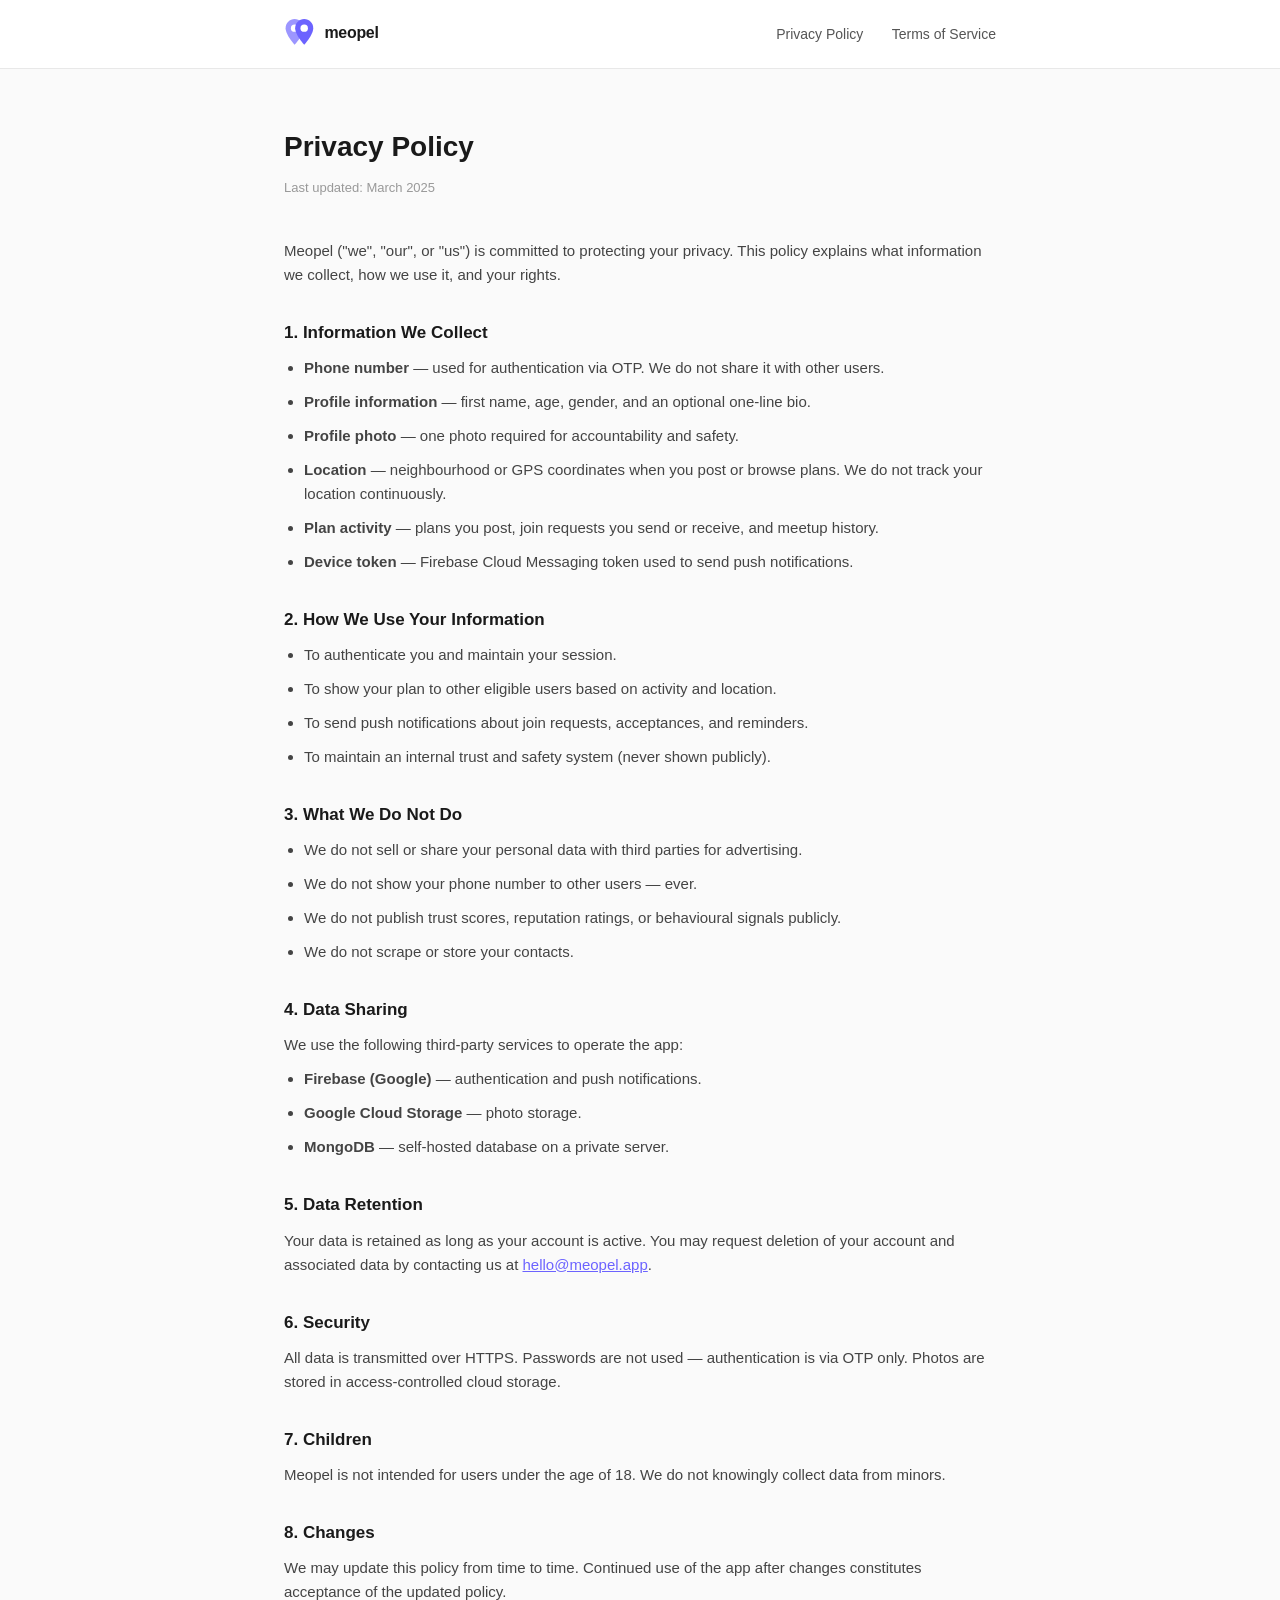
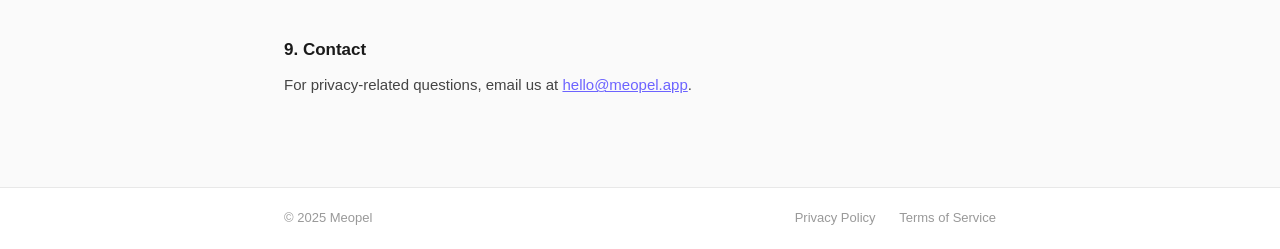
==== privacy.html @ 80cfa9b7 "Add Meopel static website with Firebase Hosting config - index.html, privacy.html, terms.html — site" ====
<!DOCTYPE html>
<html lang="en">
<head>
  <meta charset="UTF-8" />
  <meta name="viewport" content="width=device-width, initial-scale=1.0" />
  <title>Privacy Policy — Meopel</title>
  <link rel="icon" type="image/svg+xml" href="icon.svg" />
  <link rel="stylesheet" href="style.css" />
</head>
<body>
  <header>
    <div class="container">
      <a href="index.html"><img src="logo.svg" alt="Meopel" class="logo" /></a>
      <nav>
        <a href="privacy.html">Privacy Policy</a>
        <a href="terms.html">Terms of Service</a>
      </nav>
    </div>
  </header>

  <main>
    <div class="container content">
      <h1>Privacy Policy</h1>
      <p class="updated">Last updated: March 2025</p>

      <p>Meopel ("we", "our", or "us") is committed to protecting your privacy. This policy explains what information we collect, how we use it, and your rights.</p>

      <h2>1. Information We Collect</h2>
      <ul>
        <li><strong>Phone number</strong> — used for authentication via OTP. We do not share it with other users.</li>
        <li><strong>Profile information</strong> — first name, age, gender, and an optional one-line bio.</li>
        <li><strong>Profile photo</strong> — one photo required for accountability and safety.</li>
        <li><strong>Location</strong> — neighbourhood or GPS coordinates when you post or browse plans. We do not track your location continuously.</li>
        <li><strong>Plan activity</strong> — plans you post, join requests you send or receive, and meetup history.</li>
        <li><strong>Device token</strong> — Firebase Cloud Messaging token used to send push notifications.</li>
      </ul>

      <h2>2. How We Use Your Information</h2>
      <ul>
        <li>To authenticate you and maintain your session.</li>
        <li>To show your plan to other eligible users based on activity and location.</li>
        <li>To send push notifications about join requests, acceptances, and reminders.</li>
        <li>To maintain an internal trust and safety system (never shown publicly).</li>
      </ul>

      <h2>3. What We Do Not Do</h2>
      <ul>
        <li>We do not sell or share your personal data with third parties for advertising.</li>
        <li>We do not show your phone number to other users — ever.</li>
        <li>We do not publish trust scores, reputation ratings, or behavioural signals publicly.</li>
        <li>We do not scrape or store your contacts.</li>
      </ul>

      <h2>4. Data Sharing</h2>
      <p>We use the following third-party services to operate the app:</p>
      <ul>
        <li><strong>Firebase (Google)</strong> — authentication and push notifications.</li>
        <li><strong>Google Cloud Storage</strong> — photo storage.</li>
        <li><strong>MongoDB</strong> — self-hosted database on a private server.</li>
      </ul>

      <h2>5. Data Retention</h2>
      <p>Your data is retained as long as your account is active. You may request deletion of your account and associated data by contacting us at <a href="mailto:hello@meopel.app">hello@meopel.app</a>.</p>

      <h2>6. Security</h2>
      <p>All data is transmitted over HTTPS. Passwords are not used — authentication is via OTP only. Photos are stored in access-controlled cloud storage.</p>

      <h2>7. Children</h2>
      <p>Meopel is not intended for users under the age of 18. We do not knowingly collect data from minors.</p>

      <h2>8. Changes</h2>
      <p>We may update this policy from time to time. Continued use of the app after changes constitutes acceptance of the updated policy.</p>

      <h2>9. Contact</h2>
      <p>For privacy-related questions, email us at <a href="mailto:hello@meopel.app">hello@meopel.app</a>.</p>
    </div>
  </main>

  <footer>
    <div class="container">
      <span>© 2025 Meopel</span>
      <nav>
        <a href="privacy.html">Privacy Policy</a>
        <a href="terms.html">Terms of Service</a>
      </nav>
    </div>
  </footer>
</body>
</html>
---- style.css ----
*, *::before, *::after { box-sizing: border-box; margin: 0; padding: 0; }

body {
  font-family: -apple-system, BlinkMacSystemFont, 'Segoe UI', sans-serif;
  background: #fafafa;
  color: #1a1a1a;
  line-height: 1.6;
}

.container {
  max-width: 760px;
  margin: 0 auto;
  padding: 0 24px;
}

/* Header */
header {
  border-bottom: 1px solid #e8e8e8;
  padding: 18px 0;
  background: #fff;
}

header .container {
  display: flex;
  align-items: center;
  justify-content: space-between;
}

.logo {
  height: 32px;
  width: auto;
  display: block;
}

nav a {
  margin-left: 24px;
  color: #555;
  text-decoration: none;
  font-size: 14px;
}

nav a:hover { color: #6C63FF; }

/* Hero */
.hero {
  padding: 80px 24px;
  text-align: center;
}

.hero h1 {
  font-size: 42px;
  font-weight: 800;
  color: #6C63FF;
  margin-bottom: 16px;
}

.hero p {
  font-size: 18px;
  color: #555;
  max-width: 520px;
  margin: 0 auto 16px;
}

.badge {
  display: inline-block;
  background: #f0effe;
  color: #6C63FF;
  font-size: 13px !important;
  padding: 6px 14px;
  border-radius: 20px;
  margin-top: 8px;
}

/* Content pages */
.content {
  padding: 56px 24px 80px;
}

.content h1 {
  font-size: 28px;
  font-weight: 700;
  margin-bottom: 8px;
  color: #1a1a1a;
}

.content .updated {
  font-size: 13px;
  color: #999;
  margin-bottom: 40px;
}

.content h2 {
  font-size: 17px;
  font-weight: 600;
  margin: 32px 0 10px;
  color: #1a1a1a;
}

.content p, .content li {
  font-size: 15px;
  color: #444;
  margin-bottom: 10px;
}

.content ul {
  padding-left: 20px;
}

.content a {
  color: #6C63FF;
}

/* Footer */
footer {
  border-top: 1px solid #e8e8e8;
  padding: 20px 0;
  background: #fff;
}

footer .container {
  display: flex;
  align-items: center;
  justify-content: space-between;
  font-size: 13px;
  color: #999;
}

footer nav a {
  margin-left: 20px;
  color: #999;
  font-size: 13px;
}

footer nav a:hover { color: #6C63FF; }

@media (max-width: 520px) {
  .hero h1 { font-size: 28px; }
  .hero p { font-size: 16px; }
  header .container, footer .container { flex-direction: column; gap: 12px; }
  nav a { margin-left: 12px; }
}
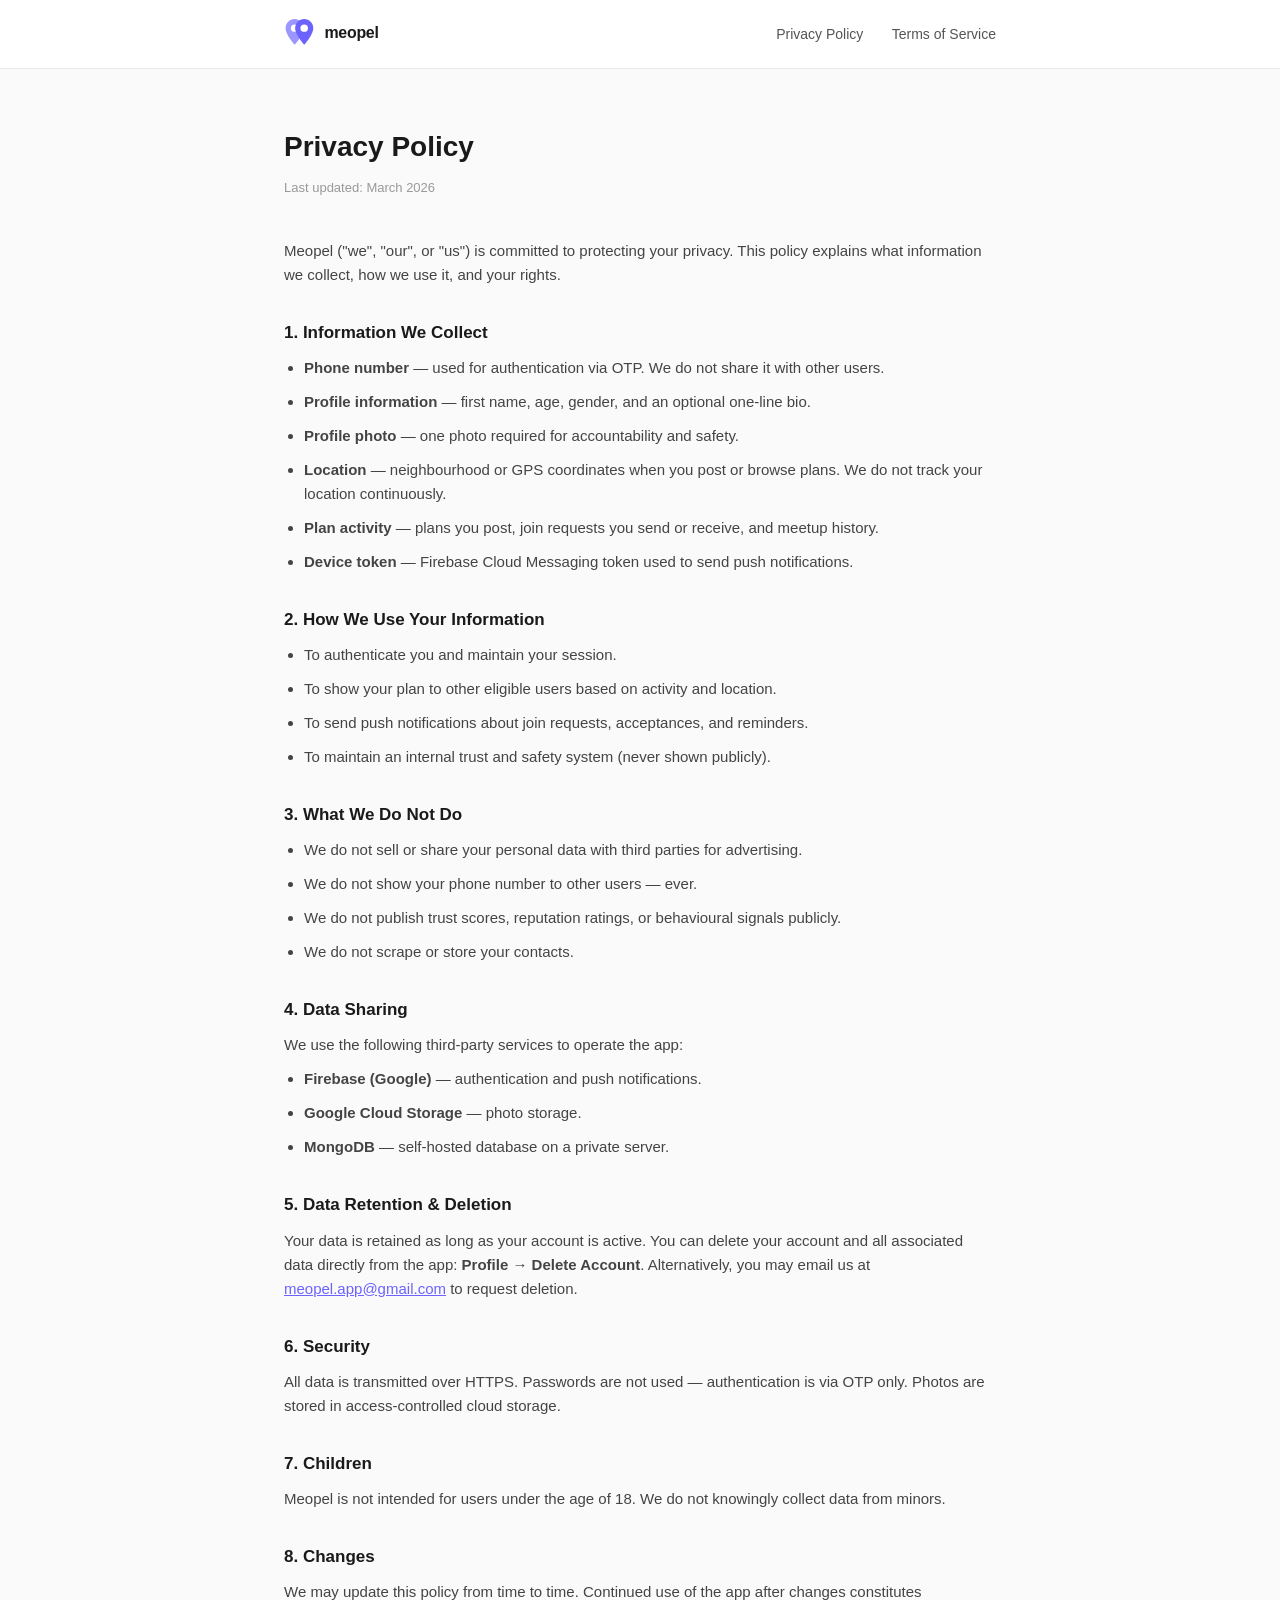
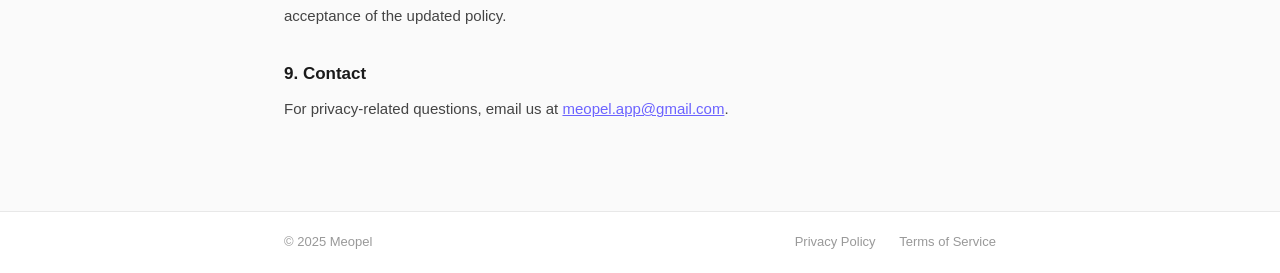
==== commit 44120041: "Update privacy policy: add in-app delete option, correct contact email Co-Authored-By: Claude Sonnet" ====
--- a/privacy.html
+++ b/privacy.html
@@ -21,7 +21,7 @@
   <main>
     <div class="container content">
       <h1>Privacy Policy</h1>
-      <p class="updated">Last updated: March 2025</p>
+      <p class="updated">Last updated: March 2026</p>
 
       <p>Meopel ("we", "our", or "us") is committed to protecting your privacy. This policy explains what information we collect, how we use it, and your rights.</p>
 
@@ -59,8 +59,8 @@
         <li><strong>MongoDB</strong> — self-hosted database on a private server.</li>
       </ul>
 
-      <h2>5. Data Retention</h2>
-      <p>Your data is retained as long as your account is active. You may request deletion of your account and associated data by contacting us at <a href="mailto:hello@meopel.app">hello@meopel.app</a>.</p>
+      <h2>5. Data Retention &amp; Deletion</h2>
+      <p>Your data is retained as long as your account is active. You can delete your account and all associated data directly from the app: <strong>Profile → Delete Account</strong>. Alternatively, you may email us at <a href="mailto:meopel.app@gmail.com">meopel.app@gmail.com</a> to request deletion.</p>
 
       <h2>6. Security</h2>
       <p>All data is transmitted over HTTPS. Passwords are not used — authentication is via OTP only. Photos are stored in access-controlled cloud storage.</p>
@@ -72,7 +72,7 @@
       <p>We may update this policy from time to time. Continued use of the app after changes constitutes acceptance of the updated policy.</p>
 
       <h2>9. Contact</h2>
-      <p>For privacy-related questions, email us at <a href="mailto:hello@meopel.app">hello@meopel.app</a>.</p>
+      <p>For privacy-related questions, email us at <a href="mailto:meopel.app@gmail.com">meopel.app@gmail.com</a>.</p>
     </div>
   </main>
 
